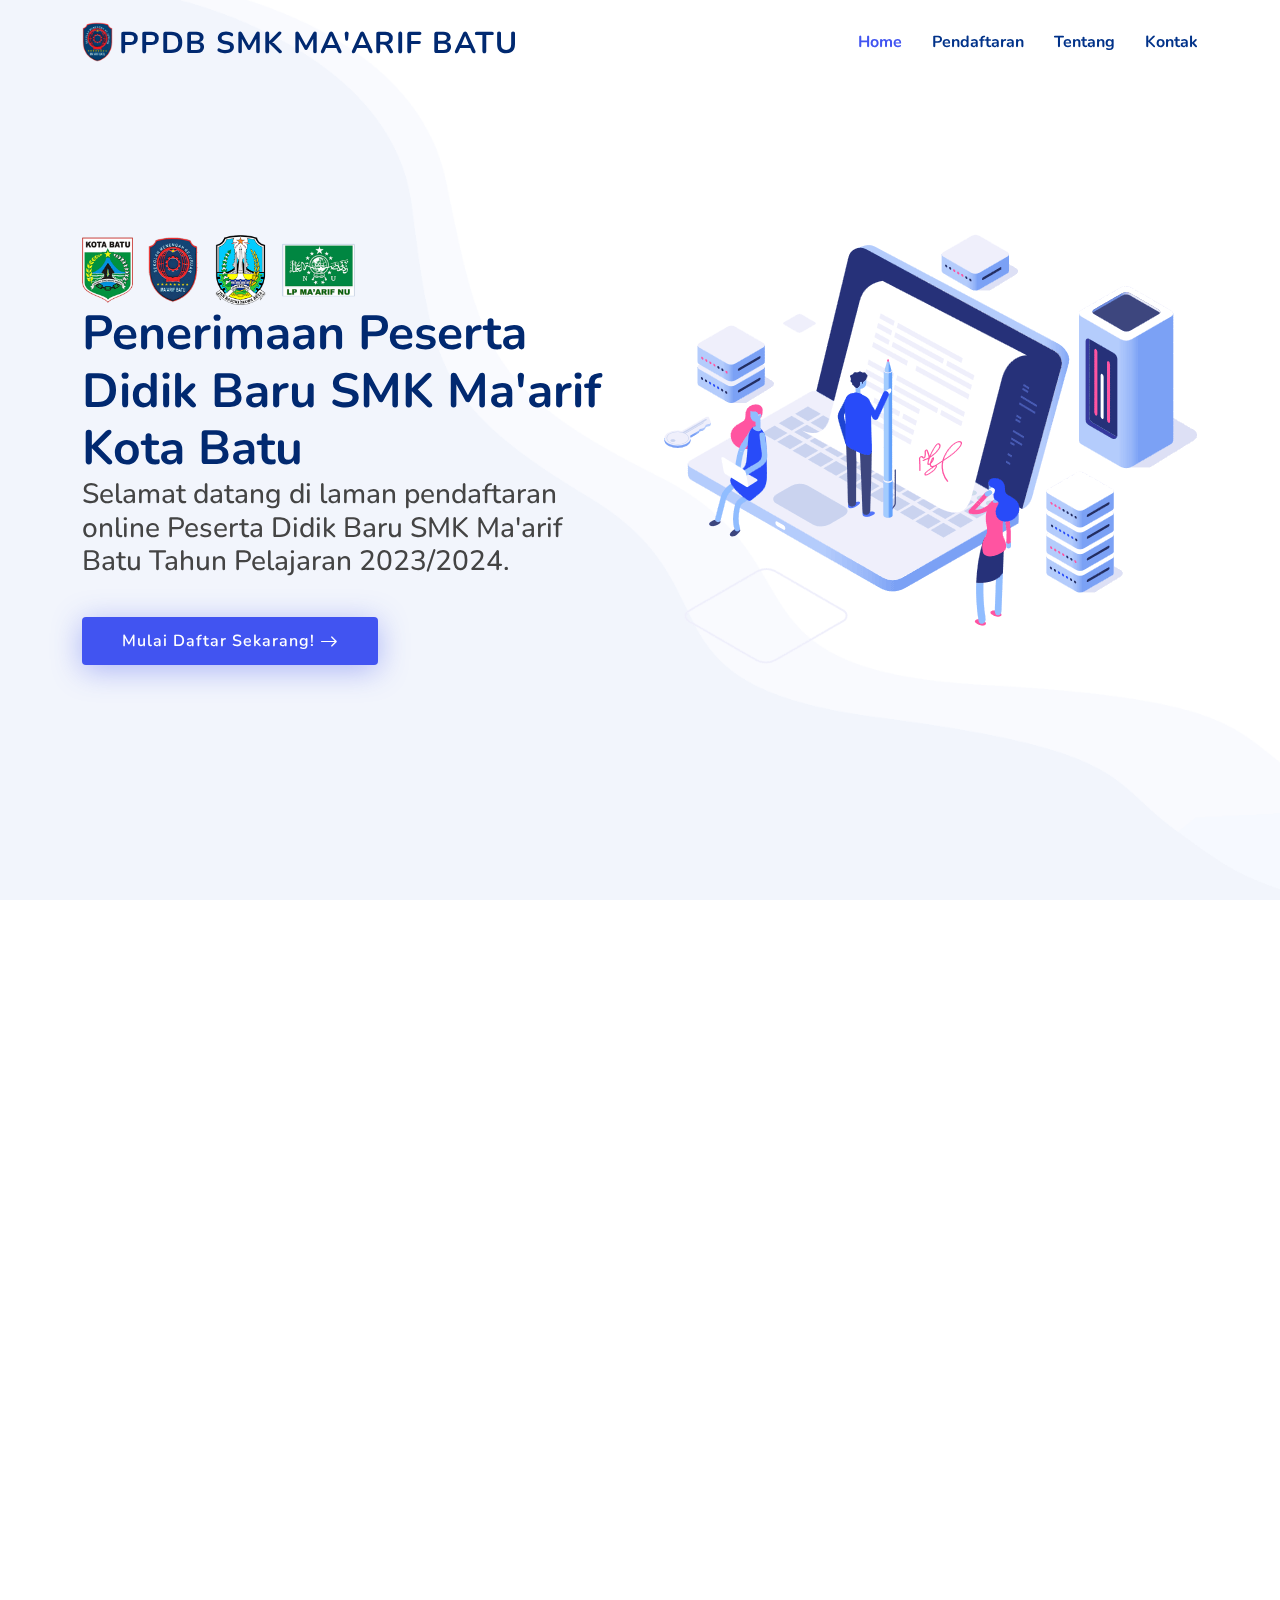
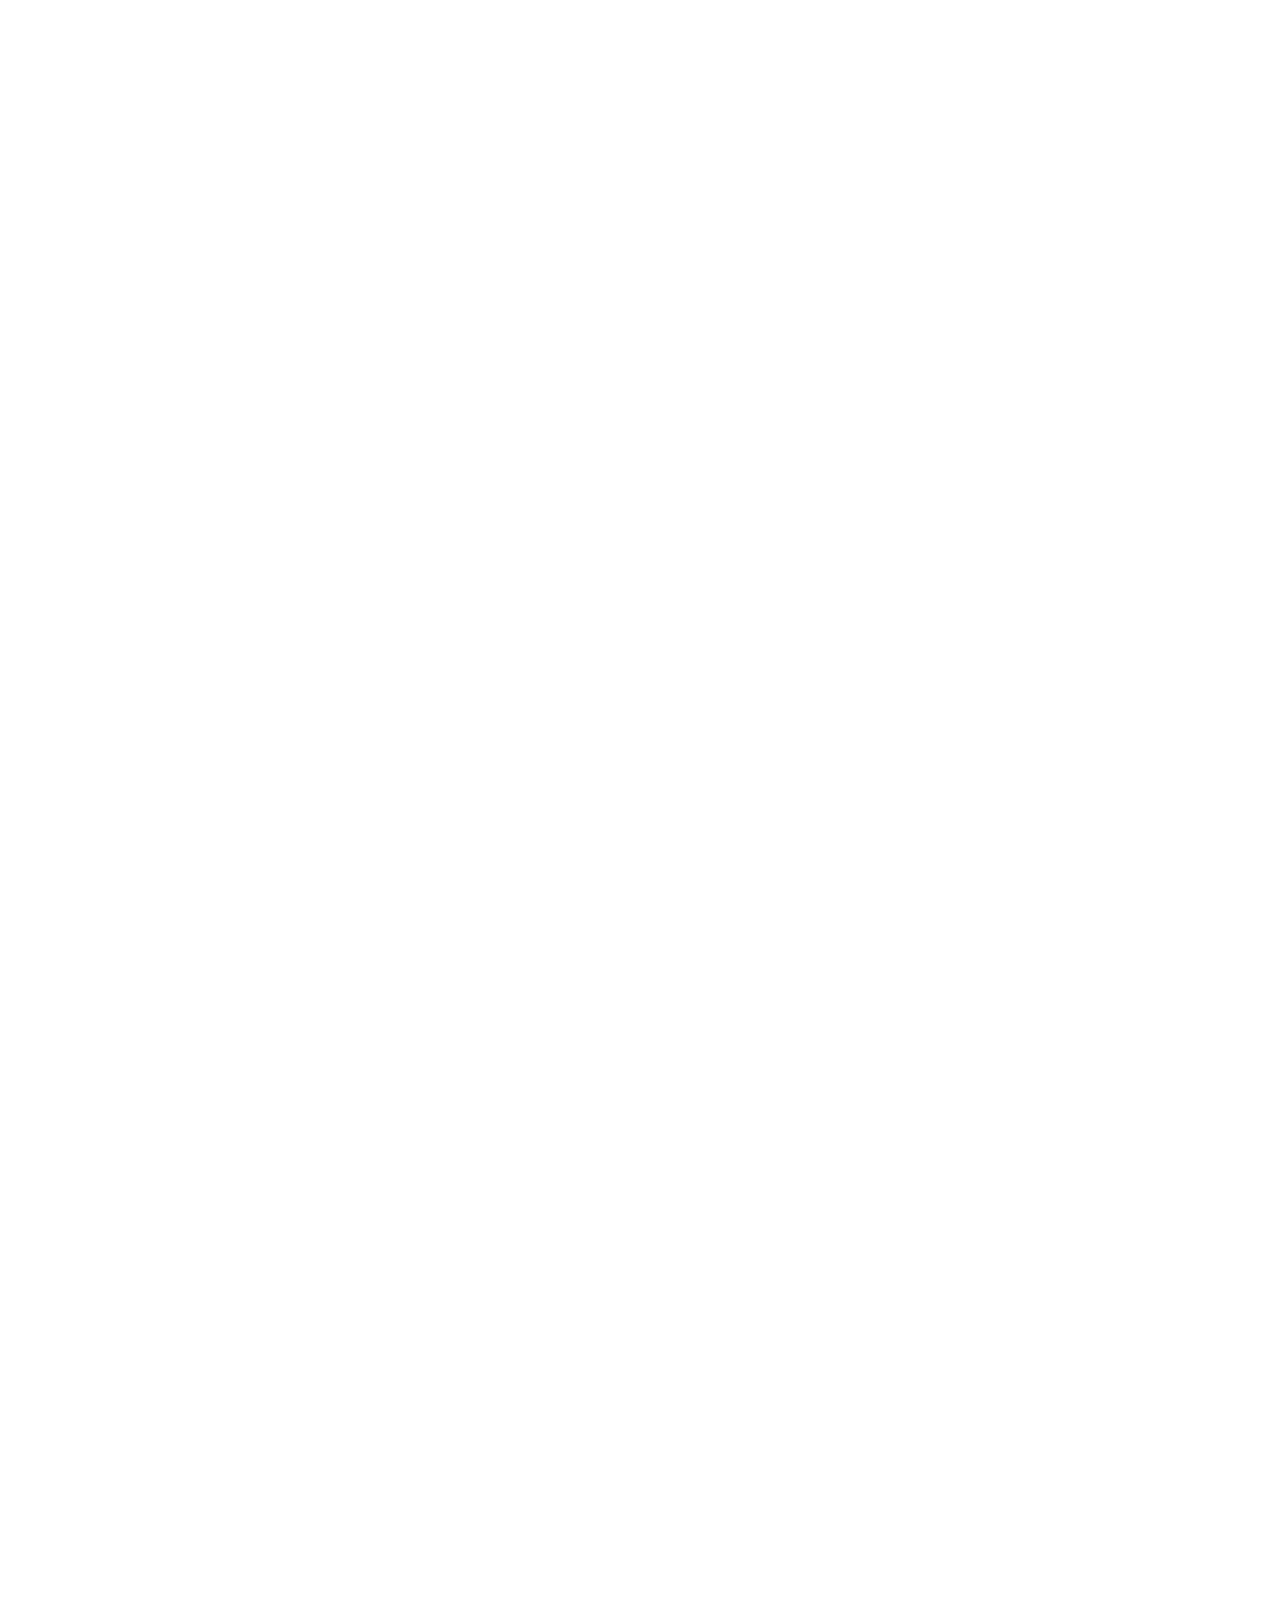
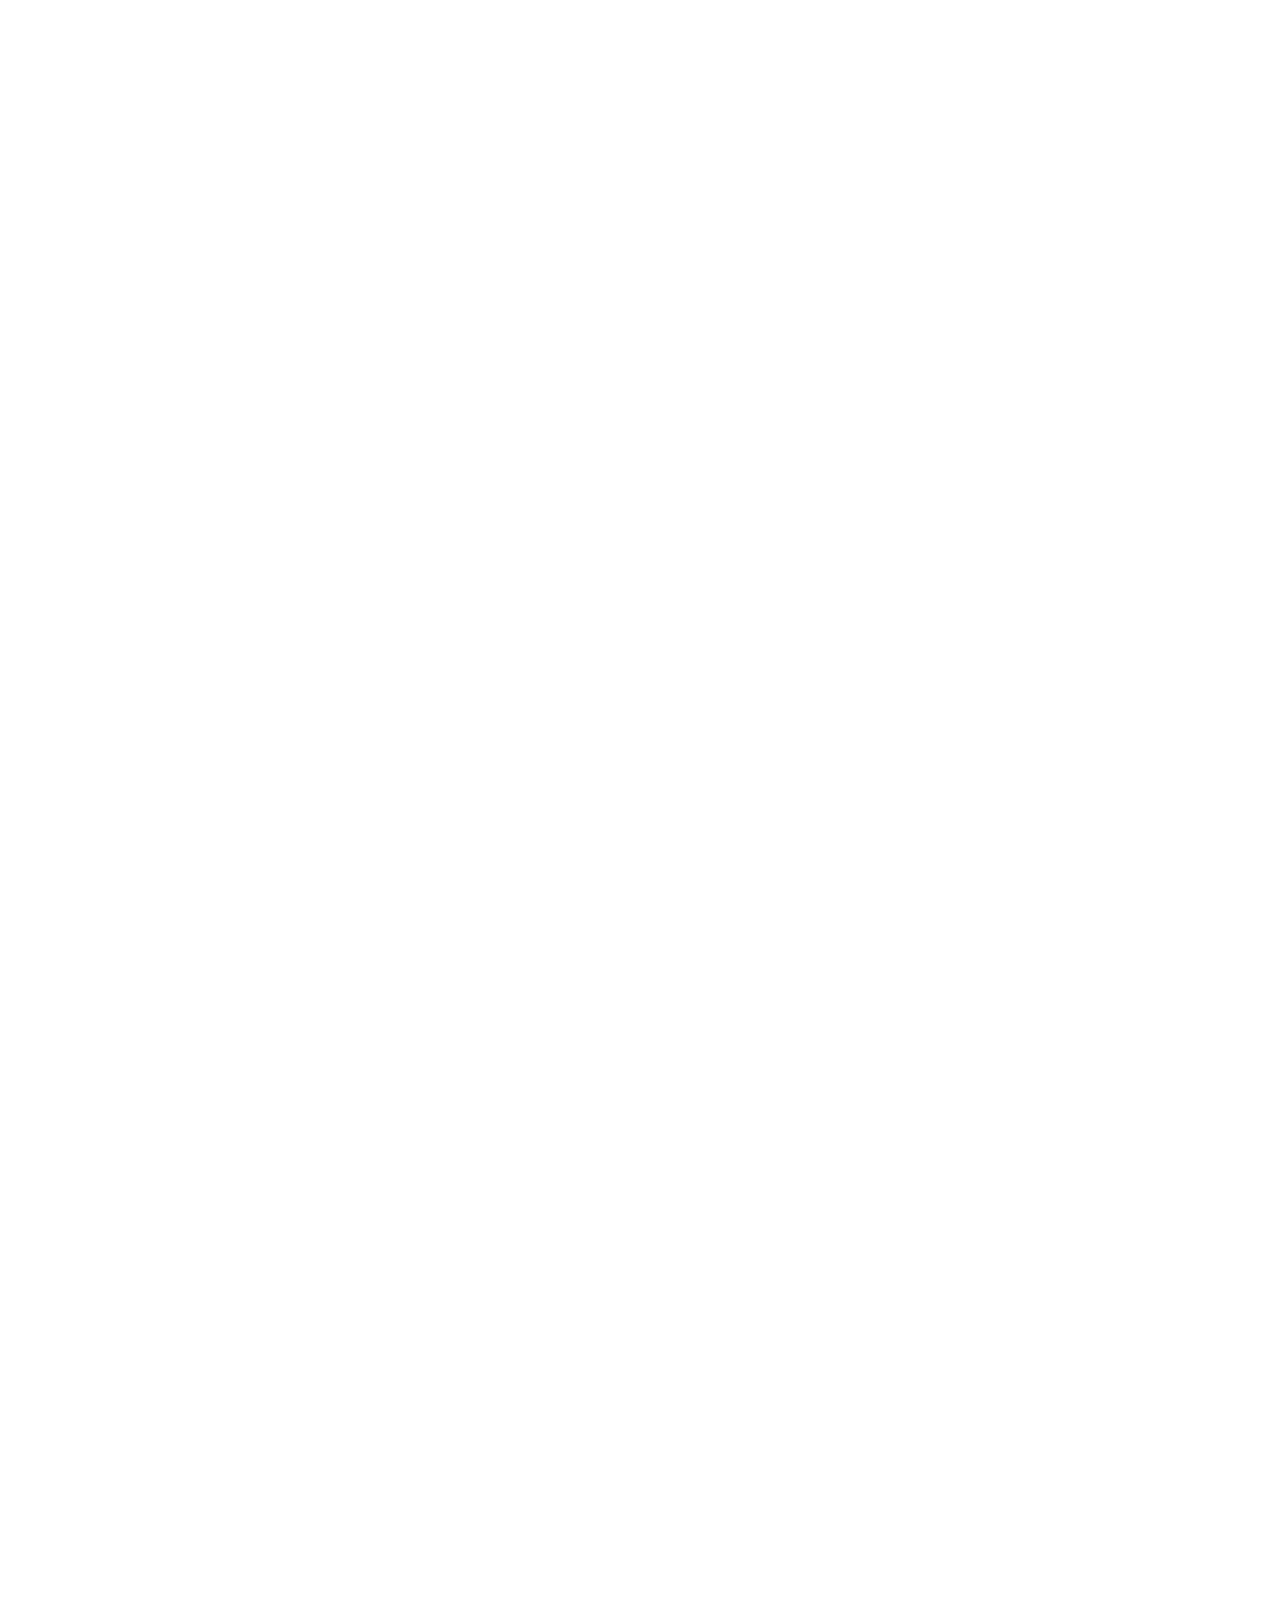
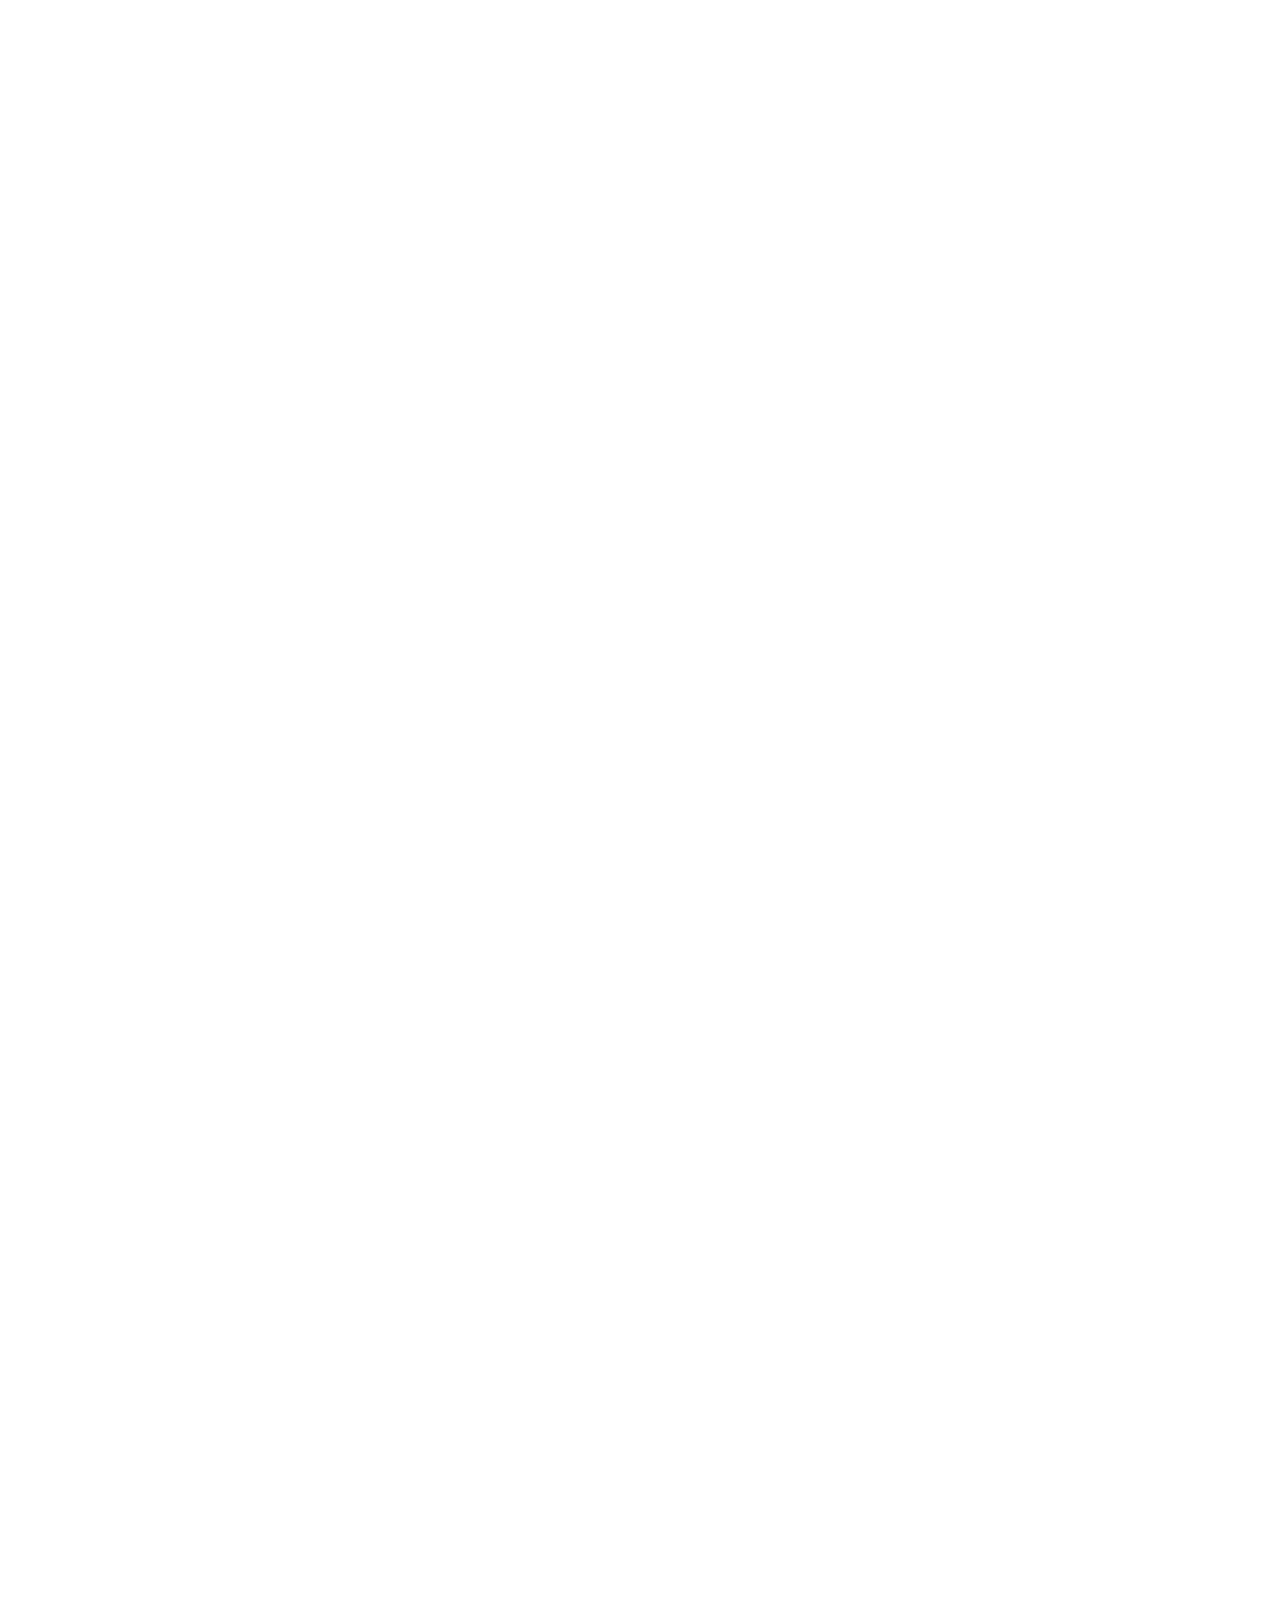
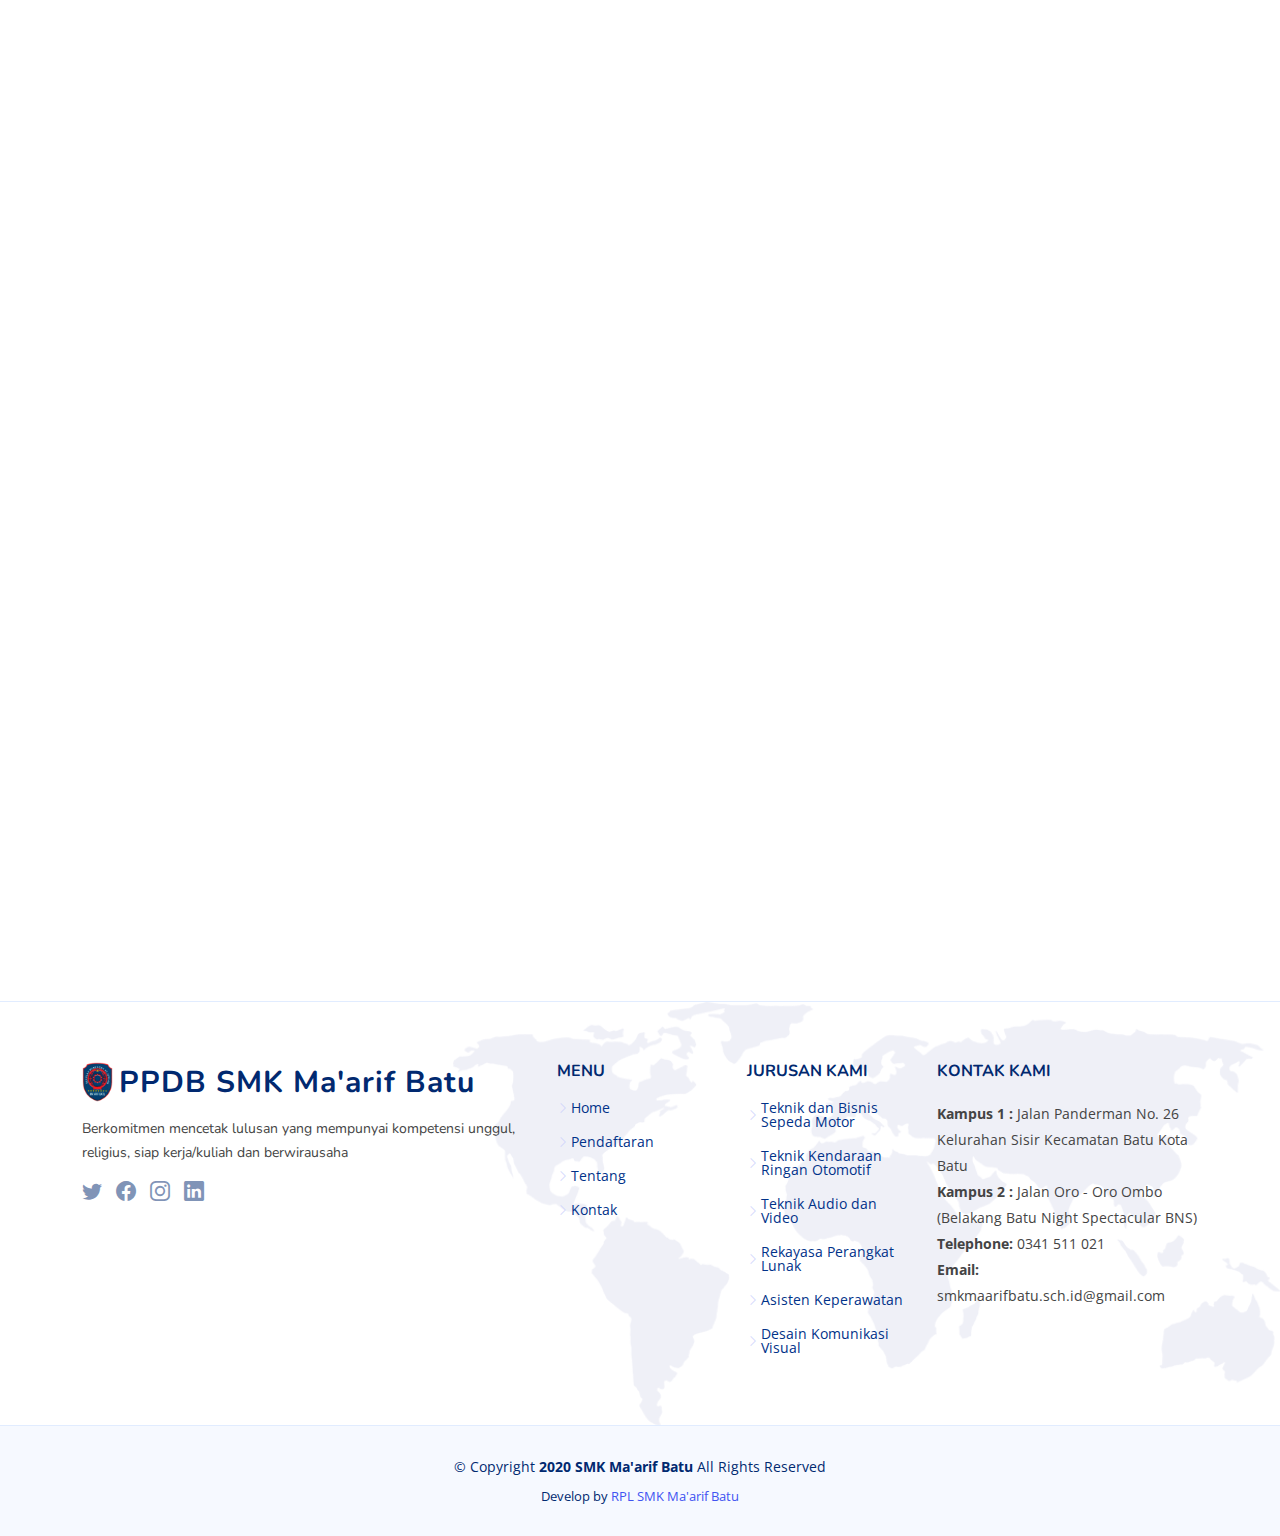
==== index.html @ 577cb5b3 "index_frontend" ====
<!DOCTYPE html>
<html lang="en">

<head>
  <meta charset="utf-8">
  <meta content="width=device-width, initial-scale=1.0" name="viewport">

  <title>PPDB SMK MA'ARIF BATU</title>
  <meta content="" name="description">

  <meta content="" name="keywords">

  <!-- Logo SMK -->
  <link href="assets/img/Favicon.png" rel="icon">
  <link href="assets/img/Favicon.png" rel="apple-touch-icon">

  <!-- Google Fonts -->
  <link href="https://fonts.googleapis.com/css?family=Open+Sans:300,300i,400,400i,600,600i,700,700i|Nunito:300,300i,400,400i,600,600i,700,700i|Poppins:300,300i,400,400i,500,500i,600,600i,700,700i" rel="stylesheet">

  <!-- Vendor CSS Files -->
  <link href="assets/vendor/aos/aos.css" rel="stylesheet">
  <link href="assets/vendor/bootstrap/css/bootstrap.min.css" rel="stylesheet">
  <link href="assets/vendor/bootstrap-icons/bootstrap-icons.css" rel="stylesheet">
  <link href="assets/vendor/glightbox/css/glightbox.min.css" rel="stylesheet">
  <link href="assets/vendor/remixicon/remixicon.css" rel="stylesheet">
  <link href="assets/vendor/swiper/swiper-bundle.min.css" rel="stylesheet">

  <!-- Template Main CSS File -->
  <link href="assets/css/style.css" rel="stylesheet">

</head>

<body>

  <!-- ======= Header ======= -->
  <header id="header" class="header fixed-top">
    <div class="container-fluid container-xl d-flex align-items-center justify-content-between">

      <a href="index.html" class="logo d-flex align-items-center">
        <img src="assets/img/logo-smk.png" alt="">
        <span>PPDB SMK MA'ARIF BATU</span>
      </a>

      <nav id="navbar" class="navbar">
        <ul>
          <li><a class="nav-link scrollto active" href="#hero">Home</a></li>
          <li><a class="nav-link scrollto" href="#services">Pendaftaran</a></li>
          <li><a class="nav-link scrollto" href="#features">Tentang</a></li>
          <li><a class="nav-link scrollto" href="#contact">Kontak</a></li>
        </ul>
        <i class="bi bi-list mobile-nav-toggle"></i>
      </nav><!-- .navbar -->

    </div>
  </header><!-- End Header -->

  <!-- ======= Hero Section ======= -->
  <section id="hero" class="hero d-flex align-items-center">

    <div class="container">
      <div class="row">
        <div class="col-lg-6 d-flex flex-column justify-content-center">
          <img src="assets/img/logo-header.png" alt="" style="width: 50%;">
          <h1 data-aos="fade-up">Penerimaan Peserta Didik Baru SMK Ma'arif Kota Batu</h1>
          <h3 data-aos="fade-up" data-aos-delay="400">Selamat datang di laman pendaftaran online Peserta Didik Baru SMK Ma'arif Batu Tahun Pelajaran 2023/2024. 
          </h3>
          <div data-aos="fade-up" data-aos-delay="600">
            <div class="text-center text-lg-start">
              <a href="#services" class="btn-get-started scrollto d-inline-flex align-items-center justify-content-center align-self-center">
                <span>Mulai Daftar Sekarang!</span>
                <i class="bi bi-arrow-right"></i>
              </a>
            </div>
          </div>
        </div>
        <div class="col-lg-6 hero-img" data-aos="zoom-out" data-aos-delay="200">
          <img src="assets/img/hero-img.png" class="img-fluid" alt="">
        </div>
      </div>
    </div>

  </section><!-- End Hero -->

  <main id="main">

    <!-- ======= Main Section ======= -->
    <section id="about" class="about">

      <div class="container" data-aos="fade-up">
        <div class="row gx-0">

          <div class="col-lg-6 d-flex flex-column justify-content-center" data-aos="fade-up" data-aos-delay="200">
            <div class="content">
              <h3>Hai Calon Peserta Didik Baru :)</h3>
              <h2>Selamat datang di laman pendaftaran online Peserta Didik Baru SMK Ma'arif Batu Tahun Pelajaran 2023/2024.</h2>
              <p>
                Calon Peserta Didik Baru bisa mendaftar melalui laman ini atau langsung datang ke tempat pendaftaran di kantor Kampus 1 SMK Ma'arif Batu.
                Proses pendaftaran online maupun offline (datang ke tempat lokasi) tetap akan terekam dalam sistem PPDB pada laman ini.
              </p>
              <div class="text-center text-lg-start">
                <a href="https://smkmaarifbatu.sch.id/" target="_blank" class="btn-read-more d-inline-flex align-items-center justify-content-center align-self-center">
                  <span>Kunjungi Laman Resmi Kami!</span>
                  <i class="bi bi-arrow-right"></i>
                </a>
              </div>
            </div>
          </div>

          <div class="col-lg-6 d-flex align-items-center" data-aos="zoom-out" data-aos-delay="200">
            <img src="assets/img/Background-SMKMABA-2022.jpg" class="img-fluid" alt="">
          </div>

        </div>
      </div>

    </section><!-- End About Section -->

    <!-- ======= Pendaftaran Section ======= -->
    <section id="services" class="services">

      <div class="container" data-aos="fade-up">

        <header class="section-header">
          <h2>Pendaftaran</h2>
          <p>Alur Proses Pendaftaran Online Peserta Didik Baru SMK Ma'arif Batu Tahun Pelajaran 2023/2024</p>
        </header>
        <!-- services box color : blue, orange, greeen, red(e9222c), purple(b50edf), pink -->
        <div class="row gy-4">

          <div class="col-lg" data-aos="fade-up" data-aos-delay="200">
            <div class="service-box blue">
              <i class="icon">1</i>
              <h3>Pendaftaran Online</h3>
              <p>Pendaftaran online calon Peserta Didik baru SMK Ma'arif Batu Tahun Pelajaran 2022/2023.</p>
              <a href="pendaftaran.html" class="btn btn-custom" style="background: #2db6fa; color: aliceblue;"><span>Daftar Sekarang!</span> <i class="bi bi-arrow-right"></i></a>
            </div>
          </div>

          <div class="col-lg" data-aos="fade-up" data-aos-delay="300">
            <div class="service-box orange">
              <i class="icon">2</i>
              <h3>Cetak Bukti Pendaftaran</h3>
              <p>Setelah proses pendaftaran online/offline selesai, calon Peserta Didik baru diwajibkan mencetak Bukti Pendaftaran.</p>
              <a href="cek-bukti.html" class="btn btn-custom" style="background: #f68c09; color: aliceblue;"><span>Cetak Bukti Pendaftaran</span> <i class="bi bi-arrow-right"></i></a>
            </div>
          </div>

          <div class="col-lg" data-aos="fade-up" data-aos-delay="400">
            <div class="service-box green">
              <i class="icon">3</i>
              <h3>Verifikasi Berkas Pendaftaran</h3>
              <p>Berkas pendaftaran calon Peserta Didik baru akan dilakukan proses verifikasi oleh admin dan panitia PPDB.</p>
              <a href="verifikasi.html" class="btn btn-custom" style="background: #08da4e; color: aliceblue;"><span>Hasil Verifikasi Berkas</span> <i class="bi bi-arrow-right"></i></a>
            </div>
          </div>

          <div class="col-lg" data-aos="fade-up" data-aos-delay="500">
            <div class="service-box pink">
              <i class="icon">4</i>
              <h3>Hasil Akhir</h3>
              <p>Calon Peserta Didik baru yang telah selesai verifikasi berkas akan dinyatakan diterima di hasil akhir PPDB.</p>
              <a href="hasil.html" class="btn btn-custom" style="background: #f51f9c; color: aliceblue;"><span>Lihat Hasil Akhir</span> <i class="bi bi-arrow-right"></i></a>
            </div>
          </div>

        </div>

      </div>

    </section><!-- End Services Section -->

    <!-- ======= Features Section ======= -->
    <section id="features" class="features">

      <div class="container" data-aos="fade-up">

        <header class="section-header">
          <h2>Tentang PPDB SMK Ma'arif Batu</h2>
          <p>SMK Ma'arif Batu berkomitmen mencetak lulusan yang mempunyai kompetensi :</p>
        </header>

        <div class="row">

          <div class="col-lg-6">
            <img src="assets/img/features.png" class="img-fluid" alt="">
          </div>

          <div class="col-lg-6 mt-5 mt-lg-0 d-flex">
            <div class="row align-self-center gy-4">
          
              <div class="col-md-6" data-aos="zoom-out" data-aos-delay="200">
                <div class="feature-box d-flex align-items-center">
                  <i class="bi bi-check"></i>
                  <h3>Profesional</h3>
                </div>
              </div>

              <div class="col-md-6" data-aos="zoom-out" data-aos-delay="300">
                <div class="feature-box d-flex align-items-center">
                  <i class="bi bi-check"></i>
                  <h3>Berkarakter</h3>
                </div>
              </div>

              <div class="col-md-6" data-aos="zoom-out" data-aos-delay="400">
                <div class="feature-box d-flex align-items-center">
                  <i class="bi bi-check"></i>
                  <h3>Berdaya Saing</h3>
                </div>
              </div>

              <div class="col-md-6" data-aos="zoom-out" data-aos-delay="500">
                <div class="feature-box d-flex align-items-center">
                  <i class="bi bi-check"></i>
                  <h3>Religius</h3>
                </div>
              </div>

              <div class="col-md-6" data-aos="zoom-out" data-aos-delay="600">
                <div class="feature-box d-flex align-items-center">
                  <i class="bi bi-check"></i>
                  <h3>Siap Kerja</h3>
                </div>
              </div>

              <div class="col-md-6" data-aos="zoom-out" data-aos-delay="700">
                <div class="feature-box d-flex align-items-center">
                  <i class="bi bi-check"></i>
                  <h3>Berwirausaha</h3>
                </div>
              </div>

            </div>
          </div>

        </div> <!-- / row -->

        <!-- Feature Tabs -->
        <div class="row feture-tabs" data-aos="fade-up">
          <div class="col-lg-6">
            <h3>SMK Ma'arif Batu</h3>

            <!-- Tabs -->
            <ul class="nav nav-pills mb-3">
              <li>
                <a class="nav-link active" data-bs-toggle="pill" href="#tab1">PENGERTIAN</a>
              </li>
              <li>
                <a class="nav-link" data-bs-toggle="pill" href="#tab2">VISI</a>
              </li>
              <li>
                <a class="nav-link" data-bs-toggle="pill" href="#tab3">MISI</a>
              </li>
              <li>
                <a class="nav-link" data-bs-toggle="pill" href="#tab4">TUJUAN</a>
              </li>
            </ul><!-- End Tabs -->

            <!-- Tab Content -->
            <div class="tab-content">

              <div class="tab-pane fade show active" id="tab1">
                <p>Salah satu sekolah menengah kejuruan (SMK) di Kota Batu. Adapun pelajaran yang diberikan disesuaikan dengan jurusan SMK yang diambil. Ada juga kegiatan-kegiatan ekstrakulikuler sekolah seperti karate, basket, futsal, grup belajar dan lainnya.</p>
                <p>SMK Ma'arif Batu memiliki staf pengajar guru yang kompeten pada bidang pelajarannya sehingga berkualitas dan menjadi salah satu SMK terbaik di Kota Batu. Tersedia juga berbagai fasilitas SMK seperti ruang kelas yang nyaman, laboratorium praktikum, perpustakaan, olahraga, kantin dan lainnya.</p>
                <p>Segera kunjungi SMK terdekat ini untuk info pendaftaran siswa-siswi baru, biaya pendaftaran, info jurusan-jurusan yang ada di SMK Ma'arif Batu, info biaya SPP, info kurikulum, info pindah sekolah dari dan ke SMK Ma'arif Batu, info SMK di Kota Batu, nomor NPSN dan lainnya. Anda juga bisa menghubungi kontak atau mengakses website sekolah jika tersedia.</p>
              </div><!-- End Tab 1 Content -->

              <div class="tab-pane fade show" id="tab2">
                <p>Visi SMK Ma’arif Batu adalah :</p>
                <div class="d-flex align-items-center mb-2">
                  <i class="bi bi-check2"></i>
                  <h4>Menjadi Sekolah Menengah Kejuruan yang unggul berbasis teknologi dan kesehatan yang professional, berkarakter dan berdaya saing.</h4>
                </div>
              </div>
              <!-- End Tab 2 Content -->

              <div class="tab-pane fade show" id="tab3">
                <p>Dalam rangka mewujudkan visi SMK Ma’arif Batu , maka disusunlah misi sebagai berikut :</p>
                <div class="d-flex align-items-center mb-2">
                  <i class="bi bi-check2"></i>
                  <h4>Mengembangkan Iklim belajar yang profesional melalui pembiasaan dan pembudayaan disiplin dalam pembelajaran.</h4>
                </div>
                <div class="d-flex align-items-center mb-2">
                  <i class="bi bi-check2"></i>
                  <h4>Mengembangkan pendidikan dan Pelatihan yang berwawasan mutu dan profesional berorientasi masa depan dengan memanfaatkan IT sebagai media dalam proses pembelajaran.</h4>
                </div>
                <div class="d-flex align-items-center mb-2">
                  <i class="bi bi-check2"></i>
                  <h4>Meningkatkan keunggulan inovasi pembelajaran guru dengan perintisan Community Web Distance Learning (Pusat Kegiatan Peserta Didik).</h4>
                </div>
                <div class="d-flex align-items-center mb-2">
                  <i class="bi bi-check2"></i>
                  <h4>Mengembangkan sistem pendidikan dan pelatihan yang efektif, dan berwawasan global melalui dual sistem dengan DU/DI relevan.</h4>
                </div>
                <div class="d-flex align-items-center mb-2">
                  <i class="bi bi-check2"></i>
                  <h4>Mengembangkan sistem pendidikan dan pelatihan perancangan Teknologi Informasi, Teknologi Tepat Guna dan Kewirausahaan yang efektif dan berwawasan global melalui pendirian Pusat Perbengkelan Teknologi pada Bengkel Unit Produksi dan Jasa Sekolah.</h4>
                </div>
                <div class="d-flex align-items-center mb-2">
                  <i class="bi bi-check2"></i>
                  <h4>Meningkatkan ketaatan beragama dan beribadah warga sekolah dengan pembiasaan sholat Jum’at bersama dan melalui Kegiatan Baca Tulis AI-Qur’an.</h4>
                </div>
                <div class="d-flex align-items-center mb-2">
                  <i class="bi bi-check2"></i>
                  <h4>Menyiapkan tamatan agar memiliki pengetahuan dan keterampilan yang sesuai profesionalismenya dengan melakukan Uji Kompetensi dan sertifikasi dengan DU/DI relevan standar nasional, regional dan Internasional.</h4>
                </div>
              </div>
              <!-- End Tab 3 Content -->

              <div class="tab-pane fade show" id="tab4">
                <p>SMK Ma’arif Batu  menetapkan tujuan sebagai berikut :</p>
                <div class="d-flex align-items-center mb-2">
                  <i class="bi bi-check2"></i>
                  <h4>Mempertahankan Prosentase Kelulusan.</h4>
                </div>
                <div class="d-flex align-items-center mb-2">
                  <i class="bi bi-check2"></i>
                  <h4>Mempersiapkan peserta didik agar menjadi manusia produktif, mampu bekerja mandiri, sesuai dengan kompetensi keahliaannya.</h4>
                </div>
                <div class="d-flex align-items-center mb-2">
                  <i class="bi bi-check2"></i>
                  <h4>Meningkatnya penggunaan IT sebagai media dalam proses inovasi pembelajaran guru dan siswa di sekolah. </h4>
                </div>
                <div class="d-flex align-items-center mb-2">
                  <i class="bi bi-check2"></i>
                  <h4>Meningkatnya keunggulan inovasi pembelajaran guru dengan perintisan Community web Distance Learning (Pusat Kegiatan Peserta didik). </h4>
                </div>
                <div class="d-flex align-items-center mb-2">
                  <i class="bi bi-check2"></i>
                  <h4>Meningkatkan Kerjasama (MOU) baik di bidang pendidikan dan pelatihan, sertifikasi maupun penyerapan tenaga kerja dengan DU/DI Relevan.</h4>
                </div>
                <div class="d-flex align-items-center mb-2">
                  <i class="bi bi-check2"></i>
                  <h4>Mengurangi jumlah siswa yang tidak aktif, malas dan mengalami kesulitan belajar di sekolah. </h4>
                </div>
                <div class="d-flex align-items-center mb-2">
                  <i class="bi bi-check2"></i>
                  <h4>Meningkatnya jumlah keterserapan tenaga kerja (alumni SMK Ma’arif) pada DU/DI berskala nasional, regional dan Internasional.</h4>
                </div>
                <div class="d-flex align-items-center mb-2">
                  <i class="bi bi-check2"></i>
                  <h4>Meningkatnya Pengembangkan Perancangan Teknologi Informasi, Teknologi pasca panen, Teknologi Tepat Guna dan kewirausahaan pada Pusat Perbengkelan Teknologi dari 5 Negara menjadi 10 Negara pada tahun 2014.</h4>
                </div>
              </div>
              <!-- End Tab 4 Content -->

            </div>

          </div>

          <div class="col-lg-6">
            <img src="assets/img/features-2.png" class="img-fluid" alt="">
          </div>

        </div><!-- End Feature Tabs -->

        <!-- Feature Icons -->
        <div class="syarat" id="syarat">
          <div class="row feature-icons" data-aos="fade-up" >
            <h3>Syarat Pendaftaran PPDB SMK Ma'arif Batu Tahun Ajaran 2023/2024</h3>

            <div class="row">

              <div class="col-xl-4 text-center" data-aos="fade-right" data-aos-delay="100">
                <img src="assets/img/values-3.png" class="img-fluid p-4" alt="">
              </div>

              <div class="col-xl-8 d-flex content">
                <div class="row align-self-center gy-4">

                  <div class="col-md-6 icon-box" data-aos="fade-up">
                    <i class="ri-stack-line"></i>
                    <div>
                      <h4>Mengisi Formulir Pendaftaran</h4>
                      <p>Baik secara online maupun offline</p>
                    </div>
                  </div>

                  <div class="col-md-6 icon-box" data-aos="fade-up" data-aos-delay="100">
                    <i class="ri-stack-line"></i>
                    <div>
                      <h4>Melampirkan Surat Keterangan Lulus</h4>
                      <p>Jika belum terbit, bisa menyusul</p>
                    </div>
                  </div>

                  <div class="col-md-6 icon-box" data-aos="fade-up" data-aos-delay="200">
                    <i class="ri-stack-line"></i>
                    <div>
                      <h4>Melampirkan Akta Kelahiran</h4>
                      <p>Fotocopy akta kelahiran</p>
                    </div>
                  </div>

                  <div class="col-md-6 icon-box" data-aos="fade-up" data-aos-delay="300">
                    <i class="ri-stack-line"></i>
                    <div>
                      <h4>Melampirkan Kartu Keluarga</h4>
                      <p>Fotocopy kartu keluarga terbaru</p>
                    </div>
                  </div>

                  <div class="col-md-6 icon-box" data-aos="fade-up" data-aos-delay="400">
                    <i class="ri-stack-line"></i>
                    <div>
                      <h4>Mengikuti Tes dan Wawancara</h4>
                      <p>Sesuai jadwal pendaftaran</p>
                    </div>
                  </div>

                  <div class="col-md-6 icon-box" data-aos="fade-up" data-aos-delay="500">
                    <i class="ri-stack-line"></i>
                    <div>
                      <h4>Melakukan Proses Daftar Ulang</h4>
                      <p>Sesuai jadwal pendaftaran</p>
                    </div>
                  </div>

                </div>
              </div>

            </div>

          </div><!-- End Feature Icons -->
        </div>
      </div>

    </section><!-- End Features Section -->

    <!-- ======= Values Section ======= -->
    <section id="values" class="values">

      <div class="container" data-aos="fade-up">

        <header class="section-header">
          <h2>Jadwal Pendaftaran</h2>
          <p>Berikut merupakan Jadwal Pendaftaran PPDB SMK Ma'arif Batu</p>
        </header>

        <div class="row">

          <div class="col-lg" data-aos="fade-up" data-aos-delay="200">
            <div class="box">
              <h3>Jalur Inden</h3>
              <p>10 January 2023 - 14 Februari 2023</p>
            </div>
          </div>

          <div class="col-lg mt-4 mt-lg-0" data-aos="fade-up" data-aos-delay="400">
            <div class="box">
              <h3>Jalur Reguler</h3>
              <p>15 Februari 2023 - 4 Juli 2023</p>
            </div>
          </div>

          <div class="col-lg mt-4 mt-lg-0" data-aos="fade-up" data-aos-delay="600">
            <div class="box">
              <h3>Tes dan Wawancara</h3>
              <p>4 Juli 2023 - 5 Juli 2023</p>
            </div>
          </div>

          <div class="col-lg mt-4 mt-lg-0" data-aos="fade-up" data-aos-delay="600">
            <div class="box">
              <h3>Pengumuman</h3>
              <p>6 Juli 2023</p>
            </div>
          </div>

          <div class="col-lg mt-4 mt-lg-0" data-aos="fade-up" data-aos-delay="600">
            <div class="box">
              <h3>Daftar Ulang</h3>
              <p>8 Juli 2023</p>
            </div>
          </div>

        </div>

      </div>

    </section><!-- End Values Section -->

    <!-- ======= Recent Blog Posts Section ======= -->
    <section id="recent-blog-posts" class="recent-blog-posts">

      <div class="container" data-aos="fade-up">

        <header class="section-header">
          <h2>Semua kompetensi keahlian yang ada telah terakreditasi dari Badan Akreditasi Nasional (BAN)</h2>
          <p>
            Kompetensi Keahlian SMK Ma'arif Batu
          </p>
        </header>

        <div class="row">

          <div class="col-lg-4 mb-5">
            <div class="post-box">
              <div class="post-img"><img src="assets/img/blog/TBSM.png" class="img-fluid" alt="" style="width: 100%;"></div>
              <h3 class="post-title">Teknik dan Bisnis Sepeda Motor</h3>
              <p>Mempunyai laboratorium dengan ruangan yang luas dan peralatan lengkap serta bekerja sama dengan perusahaan terbesar di Indonesia yaitu HONDA</p>
            </div>
          </div>

          <div class="col-lg-4 mb-5 ">
            <div class="post-box">
              <div class="post-img"><img src="assets/img/blog/TKRO.png" class="img-fluid" alt="" style="width: 100%;"></div>
              <h3 class="post-title">Teknik Kendaraan Ringan Otomotif</h3>
              <p>Kompetensi keahlian ini dilengkapi dengan RPS (Ruang Praktek Siswa) yang berada di Kampus 2 SMK Ma'arif Batu dengan peralatan yang sangat lengkap</p>
            </div>
          </div>

          <div class="col-lg-4 mb-5">
            <div class="post-box">
              <div class="post-img"><img src="assets/img/blog/TAV.png" class="img-fluid" alt="" style="width: 100%;"></div>
              <h3 class="post-title">Teknik Audio dan Video</h3>
              <p>Mencetak lulusan yang handal dalam menciptakan alat bantu berbasis elektronik dengan teknologi IoT (Internet of Things), serta bekerja sama dengan perusahaan terbesar di Asia yaitu SAMSUNG</p>
            </div>
          </div>

          <div class="col-lg-4 mb-5">
            <div class="post-box">
              <div class="post-img"><img src="assets/img/blog/RPL.png" class="img-fluid" alt="" style="width: 100%;"></div>
              <h3 class="post-title">Rekayasa Perangkat Lunak</h3>
              <p>Menciptakan lulusan dalam rumpun keilmuan komputer yang berkualitas dengan kerjasama ORACLE ACADEMY untuk menghasilkan lulusan berkepribadian luhur serta memiliki jiwa kewirausahaan</p>
            </div>
          </div>

          <div class="col-lg-4 mb-5">
            <div class="post-box">
              <div class="post-img"><img src="assets/img/blog/AK.png" class="img-fluid" alt="" style="width: 100%;"></div>
              <h3 class="post-title">Asisten Keperawatan</h3>
              <p>Berkomitmen untuk meciptakan lulusan yang berkualitas, profesional dan berkompeten dalam bidang ilmu kesehatan yang didukung dengan kerjasama berbagai Rumah Sakit di Kota Batu</p>
            </div>
          </div>

          <div class="col-lg-4 mb-5">
            <div class="post-box">
              <div class="post-img"><img src="assets/img/blog/DKV.jpg" class="img-fluid" alt="" style="width: 100%;"></div>
              <h3 class="post-title">Desain Komunikasi Visual</h3>
              <p>SMK Ma'arif Batu telah membuka kompetensi keahlian baru yaitu Desain Komunikasi Visual (DKV), kompetensi ini berfokus dalam bidang Seni dan Industri Kreatif yang saat ini banyak dibutuhkan oleh Industri dan Instansi</p>
            </div>
          </div>

        </div>

      </div>

    </section><!-- End Recent Blog Posts Section -->
    
    <!-- ======= Clients Section ======= -->
    <section id="clients" class="clients">

      <div class="container" data-aos="fade-up">

        <header class="section-header">
          <h2>Kerja Sama Industri</h2>
          <p>Patner Kerja Sama Industri SMK Ma'arif Batu</p>
        </header>

        <div class="clients-slider swiper">
          <div class="swiper-wrapper align-items-center">
            <div class="swiper-slide"><img src="assets/img/clients/honda.jpg" class="img-fluid" alt=""></div>
            <div class="swiper-slide"><img src="assets/img/clients/mitsubishi.png" class="img-fluid" alt=""></div>
            <div class="swiper-slide"><img src="assets/img/clients/oracle.png" class="img-fluid" alt=""></div>
            <div class="swiper-slide"><img src="assets/img/clients/RS.png" class="img-fluid" alt=""></div>
            <div class="swiper-slide"><img src="assets/img/clients/Samsung.png" class="img-fluid" alt=""></div>
          </div>
          <div class="swiper-pagination"></div>
        </div>
      </div>

    </section><!-- End Clients Section -->

    <!-- ======= F.A.Q Section ======= -->
    <section id="faq" class="faq">

      <div class="container" data-aos="fade-up">

        <header class="section-header">
          <h2>F.A.Q</h2>
          <p>Frequently Asked Questions</p>
        </header>

        <div class="row">
          <div class="col-lg-6">
            <!-- F.A.Q List 1-->
            <div class="accordion accordion-flush" id="faqlist1">
              <div class="accordion-item">
                <h2 class="accordion-header">
                  <button class="accordion-button collapsed" type="button" data-bs-toggle="collapse" data-bs-target="#faq-content-1">
                    Apakah pendaftaran dapat dilakukan secara offline?
                  </button>
                </h2>
                <div id="faq-content-1" class="accordion-collapse collapse" data-bs-parent="#faqlist1">
                  <div class="accordion-body">
                    Untuk calon Peserta Didik Baru SMK Ma'arif Batu Tahun Pelajaran 2022/2023 bisa mendaftar melalui laman ini atau langsung datang ke tempat pendaftaran di kantor Gedung 1 SMK Ma'arif Batu, Jl. Panderman No. 26 Sisir Kota Batu.
                  </div>
                </div>
              </div>

              <div class="accordion-item">
                <h2 class="accordion-header">
                  <button class="accordion-button collapsed" type="button" data-bs-toggle="collapse" data-bs-target="#faq-content-2">
                    Bagaimana langkah-langkah untuk pendaftaran online pada laman ini?
                  </button>
                </h2>
                <div id="faq-content-2" class="accordion-collapse collapse" data-bs-parent="#faqlist1">
                  <div class="accordion-body">
                    Langkah-langkah pendaftaran dapat dilihat pada menu <a href="#services">Pendaftaran</a>. 
                  </div>
                </div>
              </div>

              <div class="accordion-item">
                <h2 class="accordion-header">
                  <button class="accordion-button collapsed" type="button" data-bs-toggle="collapse" data-bs-target="#faq-content-3">
                    Kapan Jadwal Pendaftaran PPDB SMK Ma'arif Batu?
                  </button>
                </h2>
                <div id="faq-content-3" class="accordion-collapse collapse" data-bs-parent="#faqlist1">
                  <div class="accordion-body">
                    Pendaftaran jalur reguler dimulai dari 15 Februari 2023 - 4 Juli 2023. Untuk informasi lebih lanjut dapat dilihat pada menu <a href="#values">Jadwal PPDB</a>. 
                  </div>
                </div>
              </div>

            </div>
          </div>

          <div class="col-lg-6">

            <!-- F.A.Q List 2-->
            <div class="accordion accordion-flush" id="faqlist2">

              <div class="accordion-item">
                <h2 class="accordion-header">
                  <button class="accordion-button collapsed" type="button" data-bs-toggle="collapse" data-bs-target="#faq2-content-1">
                    Persyaratan untuk Pendaftaran PPDB SMK Ma'arif Batu Tahun Ajaran 2023/2024?
                  </button>
                </h2>
                <div id="faq2-content-1" class="accordion-collapse collapse" data-bs-parent="#faqlist2">
                  <div class="accordion-body">
                    SMK Ma'arif Batu memiliki 6 persyaratan. Untuk persyaratan lebih lanjut dapat dilihat pada menu <a href="#syarat">Persyaratan</a>. 
                  </div>
                </div>
              </div>

              <div class="accordion-item">
                <h2 class="accordion-header">
                  <button class="accordion-button collapsed" type="button" data-bs-toggle="collapse" data-bs-target="#faq2-content-2">
                    Kompetensi Keahlian apa saja yang ada di SMK Ma'arif Batu?
                  </button>
                </h2>
                <div id="faq2-content-2" class="accordion-collapse collapse" data-bs-parent="#faqlist2">
                  <div class="accordion-body">
                    SMK Ma'arif Batu memiliki 6 kompetensi keahlian. Salah satunya, SMK Ma'arif Batu membuka program keahlian baru yakni Desain Komunikasi Visual (DKV) pada tahun ajaran 2022-2023. Untuk informasi lebih lanjut dapat dilihat pada menu <a href="#recent-blog-posts">Kompetensi Keahlian</a>. 
                  </div>
                </div>
              </div>

              <div class="accordion-item">
                <h2 class="accordion-header">
                  <button class="accordion-button collapsed" type="button" data-bs-toggle="collapse" data-bs-target="#faq2-content-3">
                    Untuk Informasi lebih detail dapat menghubungi siapa?
                  </button>
                </h2>
                <div id="faq2-content-3" class="accordion-collapse collapse" data-bs-parent="#faqlist2">
                  <div class="accordion-body">
                    Anda dapat menghubungi nomor Telephone kami yaitu 0341 511 021. Untuk informasi lebih lanjut dapat dilihat pada menu <a href="#contact">Kontak</a>. 
                  </div>
                </div>
              </div>

            </div>
          </div>

        </div>

      </div>

    </section><!-- End F.A.Q Section -->

    <!-- ======= Kontak Section ======= -->
    <section id="contact" class="contact">

      <div class="container" data-aos="fade-up">

        <header class="section-header">
          <h2>Kontak</h2>
          <p>Hubungi Kami</p>
        </header>

        <div class="row">
          <div class="col-lg-6">
            <div class="info-box mb-4">
              <i class="bx bx-map"></i>
              <h3>Alamat Kami</h3>
              <p>Jl. Panderman No.26 Kel, Sisir, Kec. Batu, Kota Batu, Jawa Timur 65314</p>
            </div>
          </div>

          <div class="col-lg-3 col-md-6">
            <div class="info-box  mb-4">
              <i class="bx bx-envelope"></i>
              <h3>Email Kami</h3>
              <p>smkmaarifbatu.sch.id@gmail.com</p>
            </div>
          </div>

          <div class="col-lg-3 col-md-6">
            <div class="info-box  mb-4">
              <i class="bx bx-phone-call"></i>
              <h3>Hubungi Kami</h3>
              <p>0341 511 021</p>
            </div>
          </div>

        </div>

        <div class="row">

          <div class="col-lg-6 ">
            <iframe class="mb-4 mb-lg-0" src="https://maps.google.com/maps?q=-7.8708413,112.528874&hl=id&z=16&amp;output=embed" frameborder="0" style="border:0; width: 100%; height: 384px;" allowfullscreen></iframe>
          </div>

          <div class="col-lg-6">
            <form action="forms/contact.php" method="post" role="form" class="php-email-form">
              <div class="row">
                <div class="col-md-6 form-group">
                  <input type="text" name="name" class="form-control" id="name" placeholder="Nama Lengkap Anda" required>
                </div>
                <div class="col-md-6 form-group mt-3 mt-md-0">
                  <input type="email" class="form-control" name="email" id="email" placeholder="Email Anda" required>
                </div>
              </div>
              <div class="form-group mt-3">
                <input type="text" class="form-control" name="subject" id="subject" placeholder="Subjek" required>
              </div>
              <div class="form-group mt-3">
                <textarea class="form-control" name="message" rows="5" placeholder="Pesan" required></textarea>
              </div>
              <div class="my-3">
                <div class="loading">Loading</div>
                <div class="error-message"></div>
                <div class="sent-message">Your message has been sent. Thank you!</div>
              </div>
              <div class="text-center"><button type="submit">Send Message</button></div>
            </form>
          </div>

        </div>

      </div>

    </section><!-- End Contact Section -->

  </main><!-- End #main -->

  <!-- ======= Footer ======= -->
  <footer id="footer" class="footer">

    <div class="footer-top">
      <div class="container">
        <div class="row gy-4">
          <div class="col-lg-5 col-md-12 footer-info">
            <a href="index.html" class="logo d-flex align-items-center">
              <img src="assets/img/logo-smk.png" alt="">
              <span>PPDB SMK Ma'arif Batu</span>
            </a>
            <p>Berkomitmen mencetak lulusan yang mempunyai kompetensi unggul, religius, siap kerja/kuliah dan berwirausaha</p>
            <div class="social-links mt-3">
              <a href="#" class="twitter"><i class="bi bi-twitter"></i></a>
              <a href="#" class="facebook"><i class="bi bi-facebook"></i></a>
              <a href="#" class="instagram"><i class="bi bi-instagram"></i></a>
              <a href="#" class="linkedin"><i class="bi bi-linkedin"></i></a>
            </div>
          </div>

          <div class="col-lg-2 col-6 footer-links">
            <h4>Menu</h4>
            <ul>
              <li><i class="bi bi-chevron-right"></i> <a href="#hero">Home</a></li>
              <li><i class="bi bi-chevron-right"></i> <a href="#services">Pendaftaran</a></li>
              <li><i class="bi bi-chevron-right"></i> <a href="#features">Tentang</a></li>
              <li><i class="bi bi-chevron-right"></i> <a href="#contact">Kontak</a></li>
            </ul>
          </div>

          <div class="col-lg-2 col-6 footer-links">
            <h4>Jurusan Kami</h4>
            <ul>
              <li><i class="bi bi-chevron-right"></i> <a href="#">Teknik dan Bisnis Sepeda Motor</a></li>
              <li><i class="bi bi-chevron-right"></i> <a href="#">Teknik Kendaraan Ringan Otomotif</a></li>
              <li><i class="bi bi-chevron-right"></i> <a href="#">Teknik Audio dan Video</a></li>
              <li><i class="bi bi-chevron-right"></i> <a href="#">Rekayasa Perangkat Lunak</a></li>
              <li><i class="bi bi-chevron-right"></i> <a href="#">Asisten Keperawatan</a></li>
              <li><i class="bi bi-chevron-right"></i> <a href="#">Desain Komunikasi Visual</a></li>
            </ul>
          </div>

          <div class="col-lg-3 col-md-12 footer-contact text-center text-md-start">
            <h4>Kontak Kami</h4>
            <p>
              <b>Kampus 1 :</b> 
              Jalan Panderman No. 26 Kelurahan Sisir Kecamatan Batu Kota Batu <br>
              <b>Kampus 2 :</b> 
              Jalan Oro - Oro Ombo (Belakang Batu Night Spectacular BNS) <br>
              <strong>Telephone:</strong> 0341 511 021<br>
              <strong>Email:</strong> smkmaarifbatu.sch.id@gmail.com<br>
            </p>

          </div>

        </div>
      </div>
    </div>

    <div class="container">
      <div class="copyright">
        &copy; Copyright <strong><span>2020 SMK Ma'arif Batu</span></strong> All Rights Reserved
      </div>
      <div class="credits">
        Develop by <a href="https://smkmaarifbatu.sch.id/">RPL SMK Ma'arif Batu</a>
      </div>
    </div>
  </footer><!-- End Footer -->

  <a href="#" class="back-to-top d-flex align-items-center justify-content-center"><i class="bi bi-arrow-up-short"></i></a>

  <!-- Vendor JS Files -->
  <script src="assets/vendor/purecounter/purecounter_vanilla.js"></script>
  <script src="assets/vendor/aos/aos.js"></script>
  <script src="assets/vendor/bootstrap/js/bootstrap.bundle.min.js"></script>
  <script src="assets/vendor/glightbox/js/glightbox.min.js"></script>
  <script src="assets/vendor/isotope-layout/isotope.pkgd.min.js"></script>
  <script src="assets/vendor/swiper/swiper-bundle.min.js"></script>
  <script src="assets/vendor/php-email-form/validate.js"></script>

  <!-- Template Main JS File -->
  <script src="assets/js/main.js"></script>

</body>

</html>
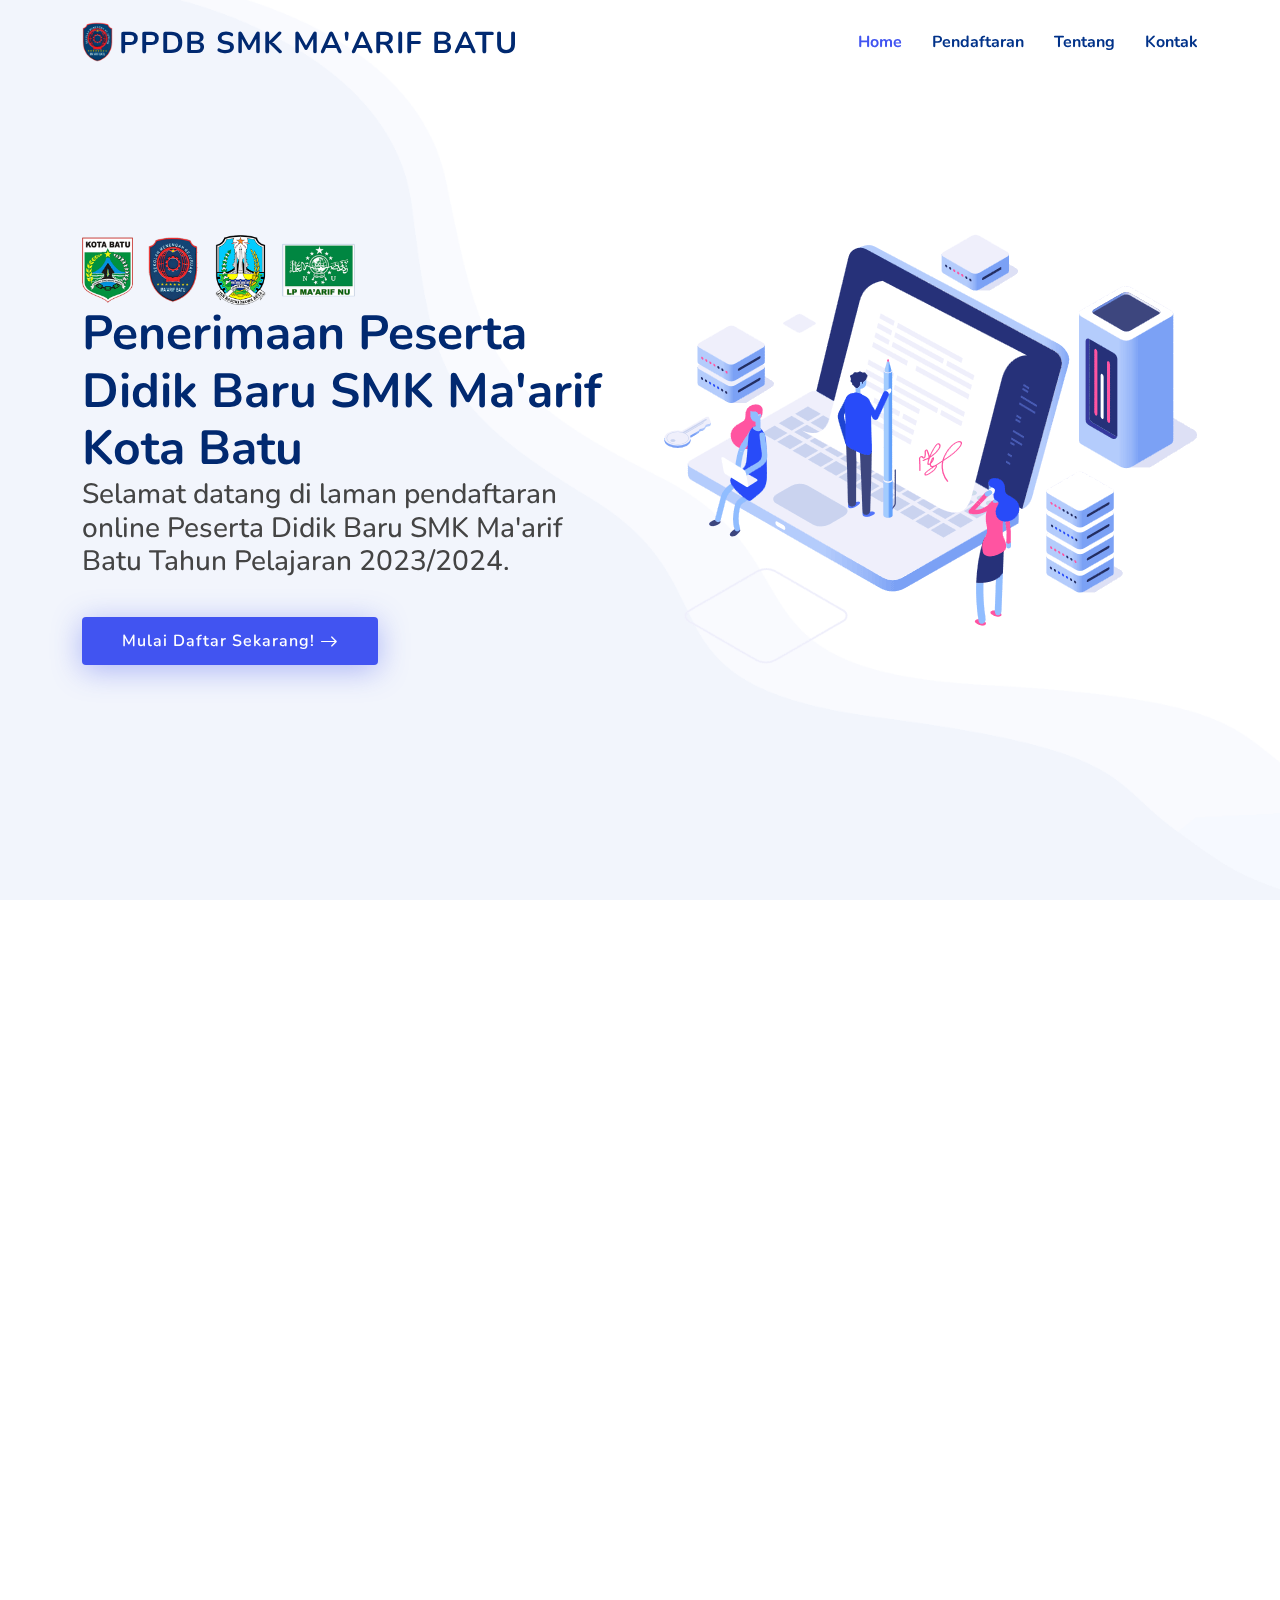
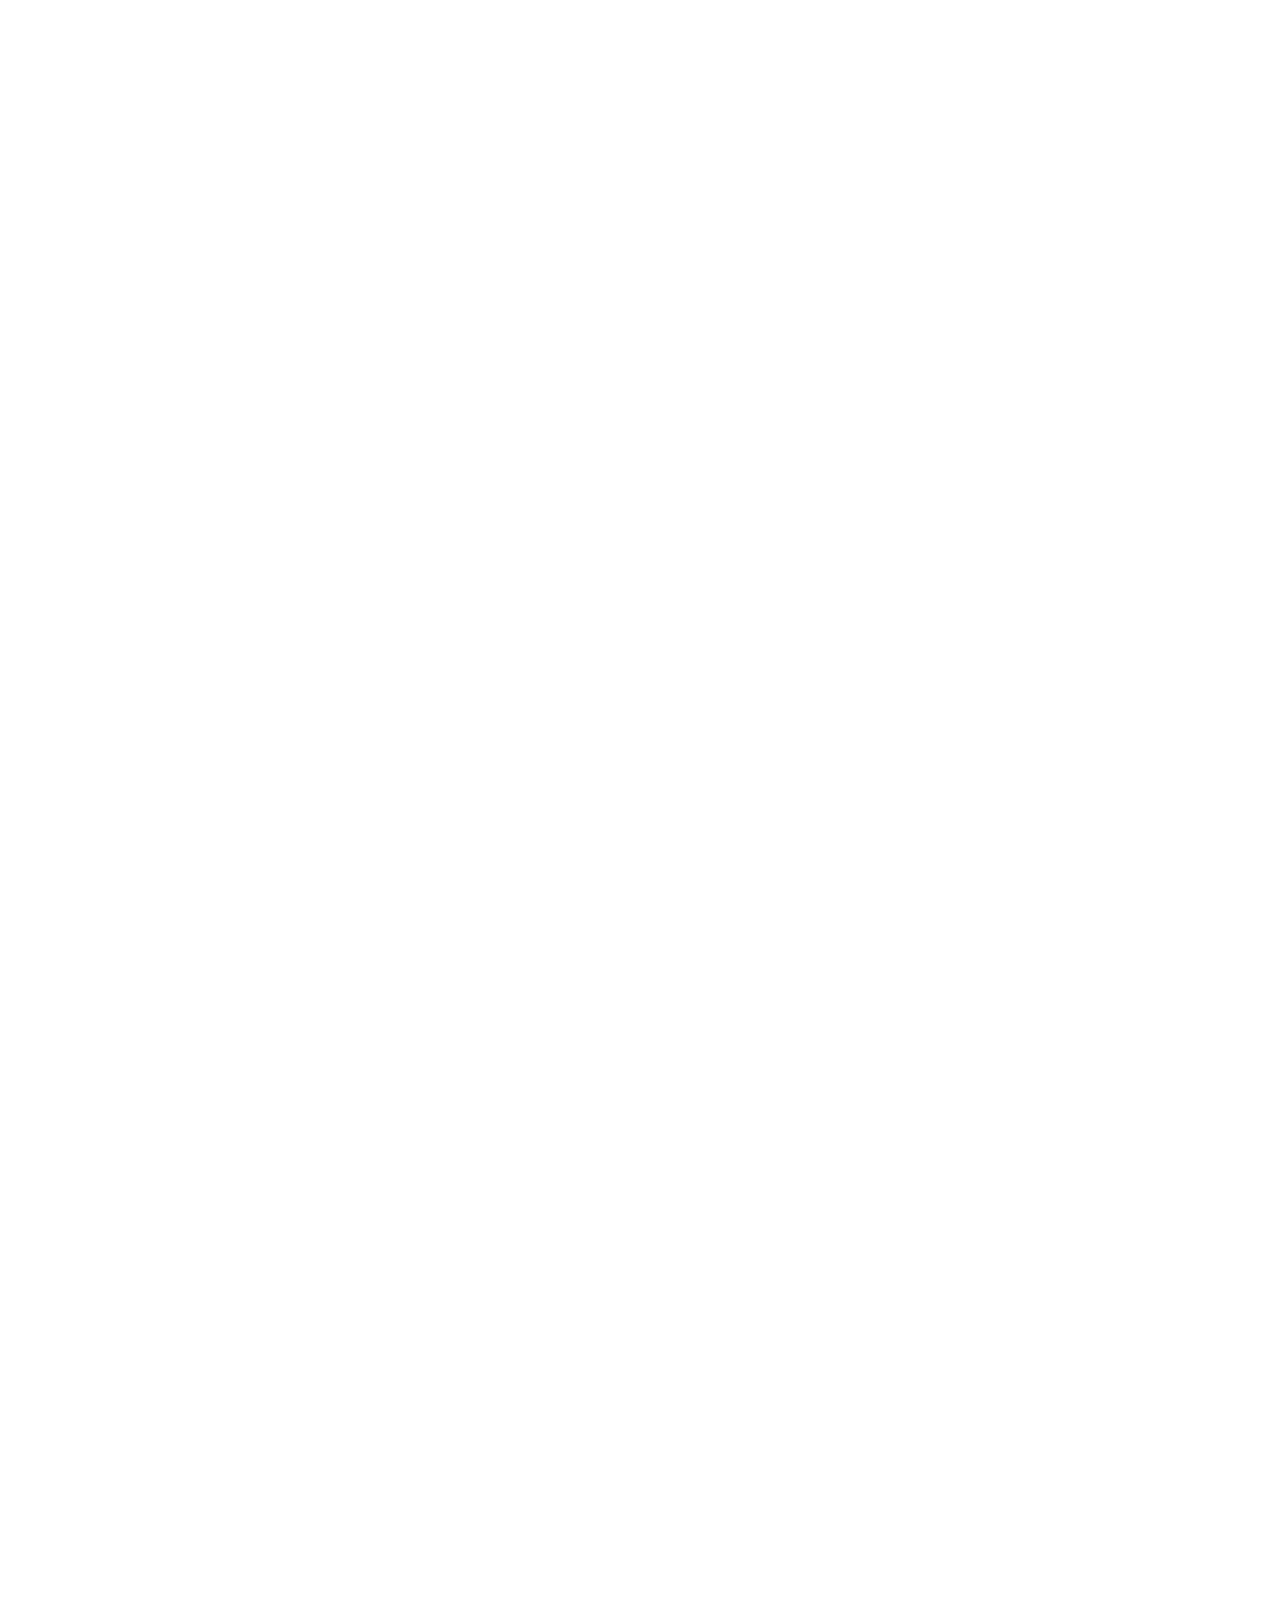
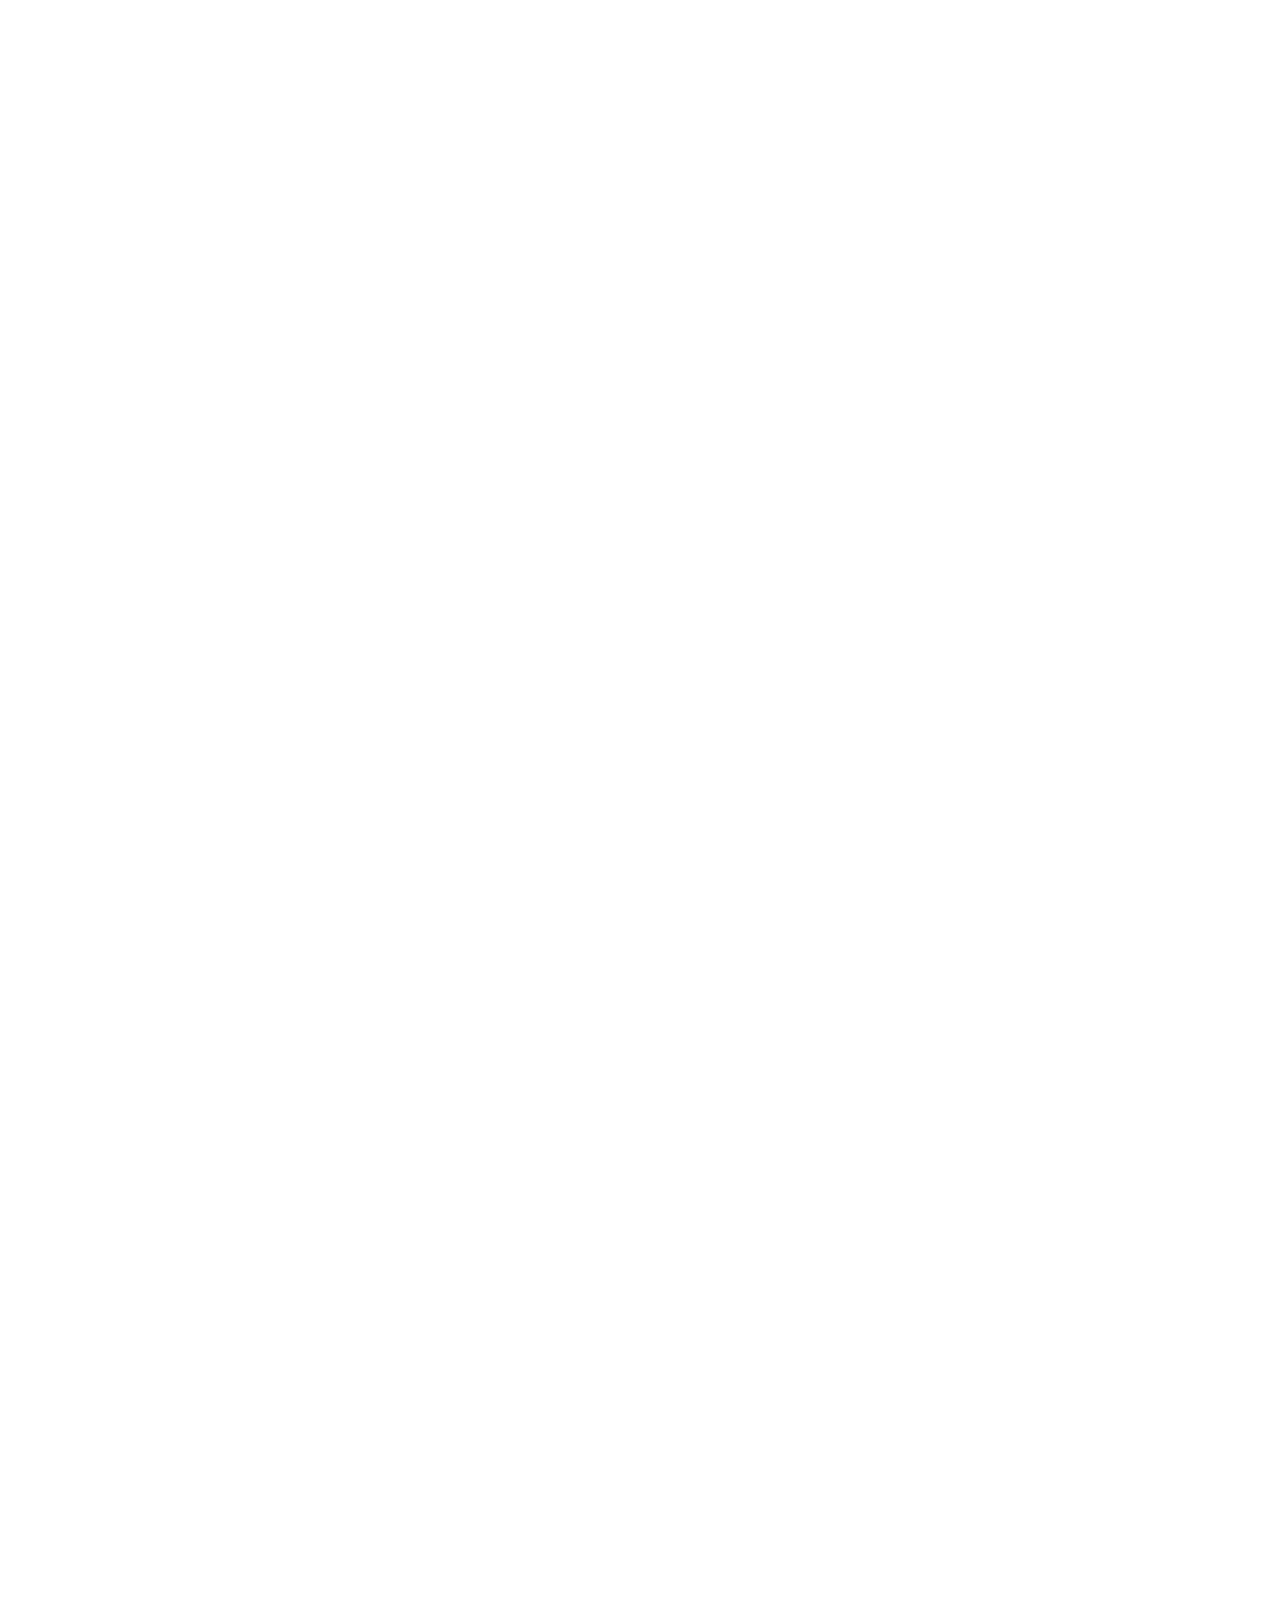
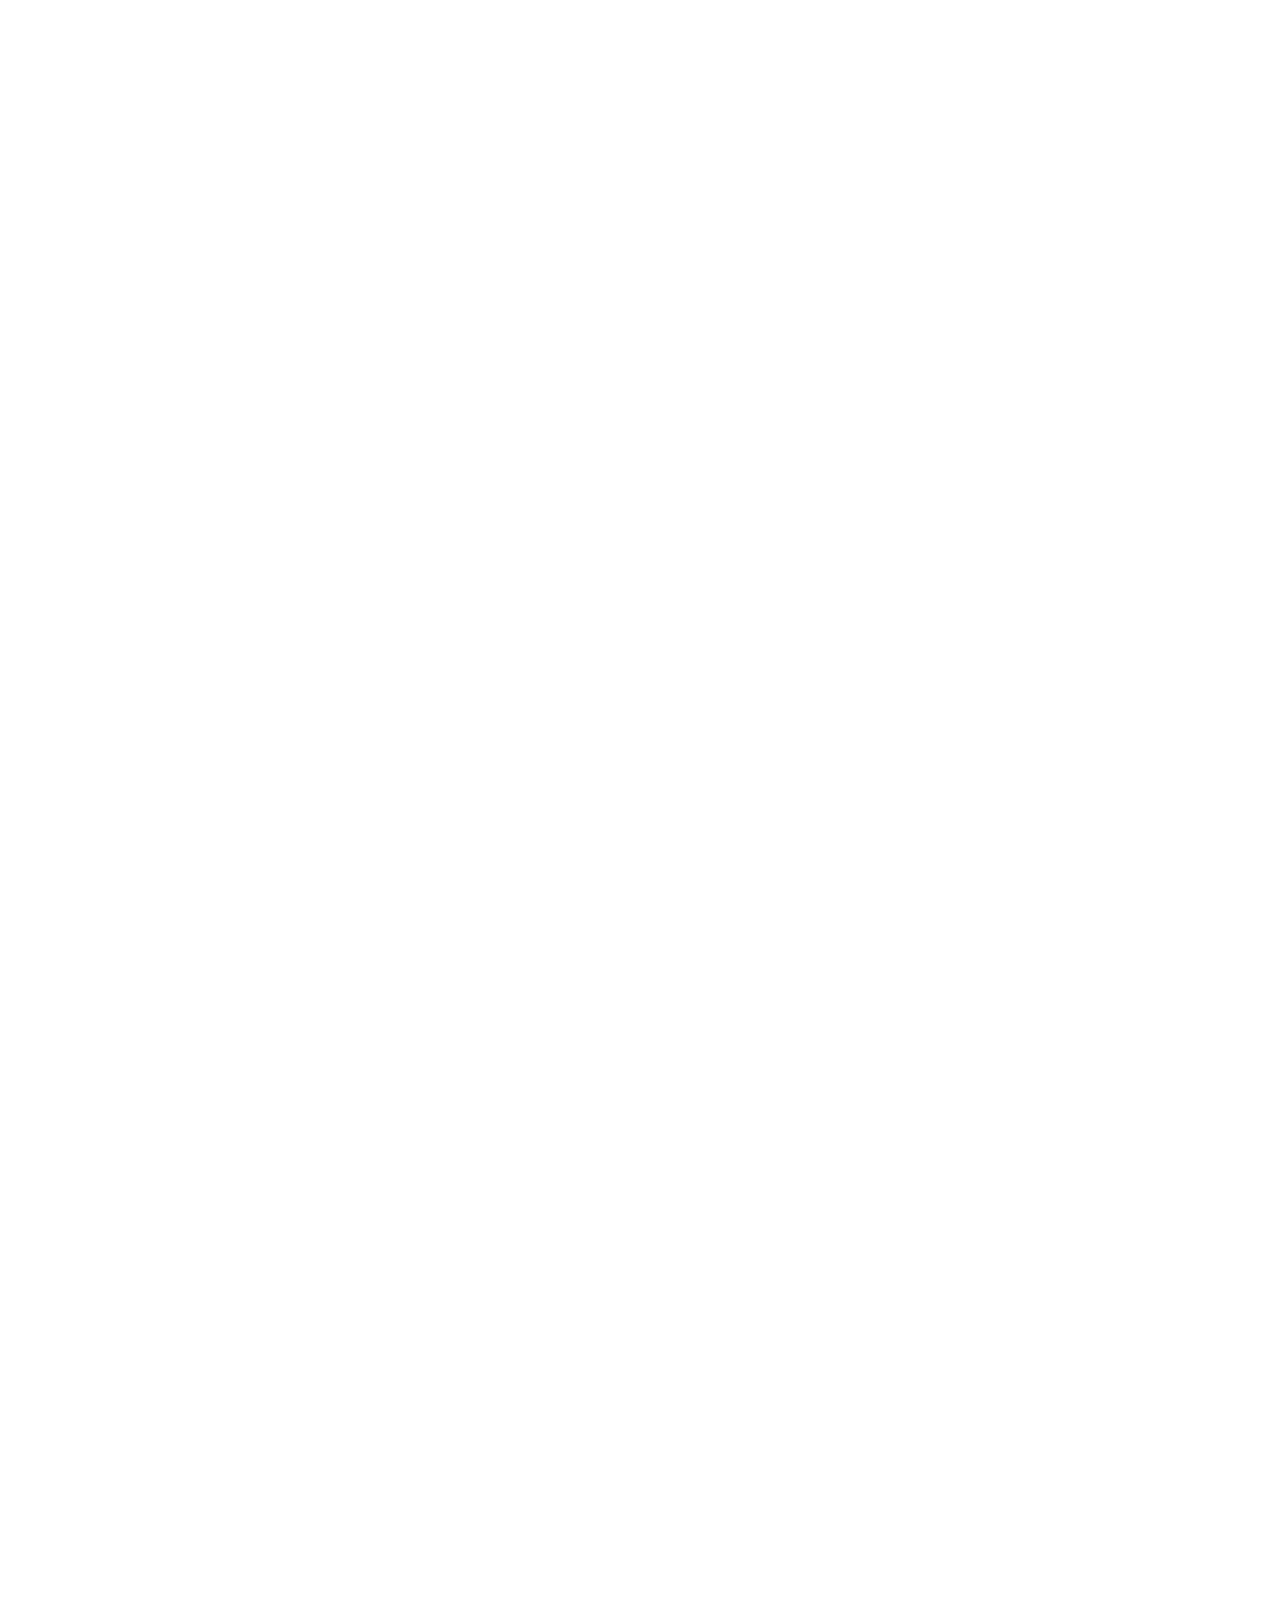
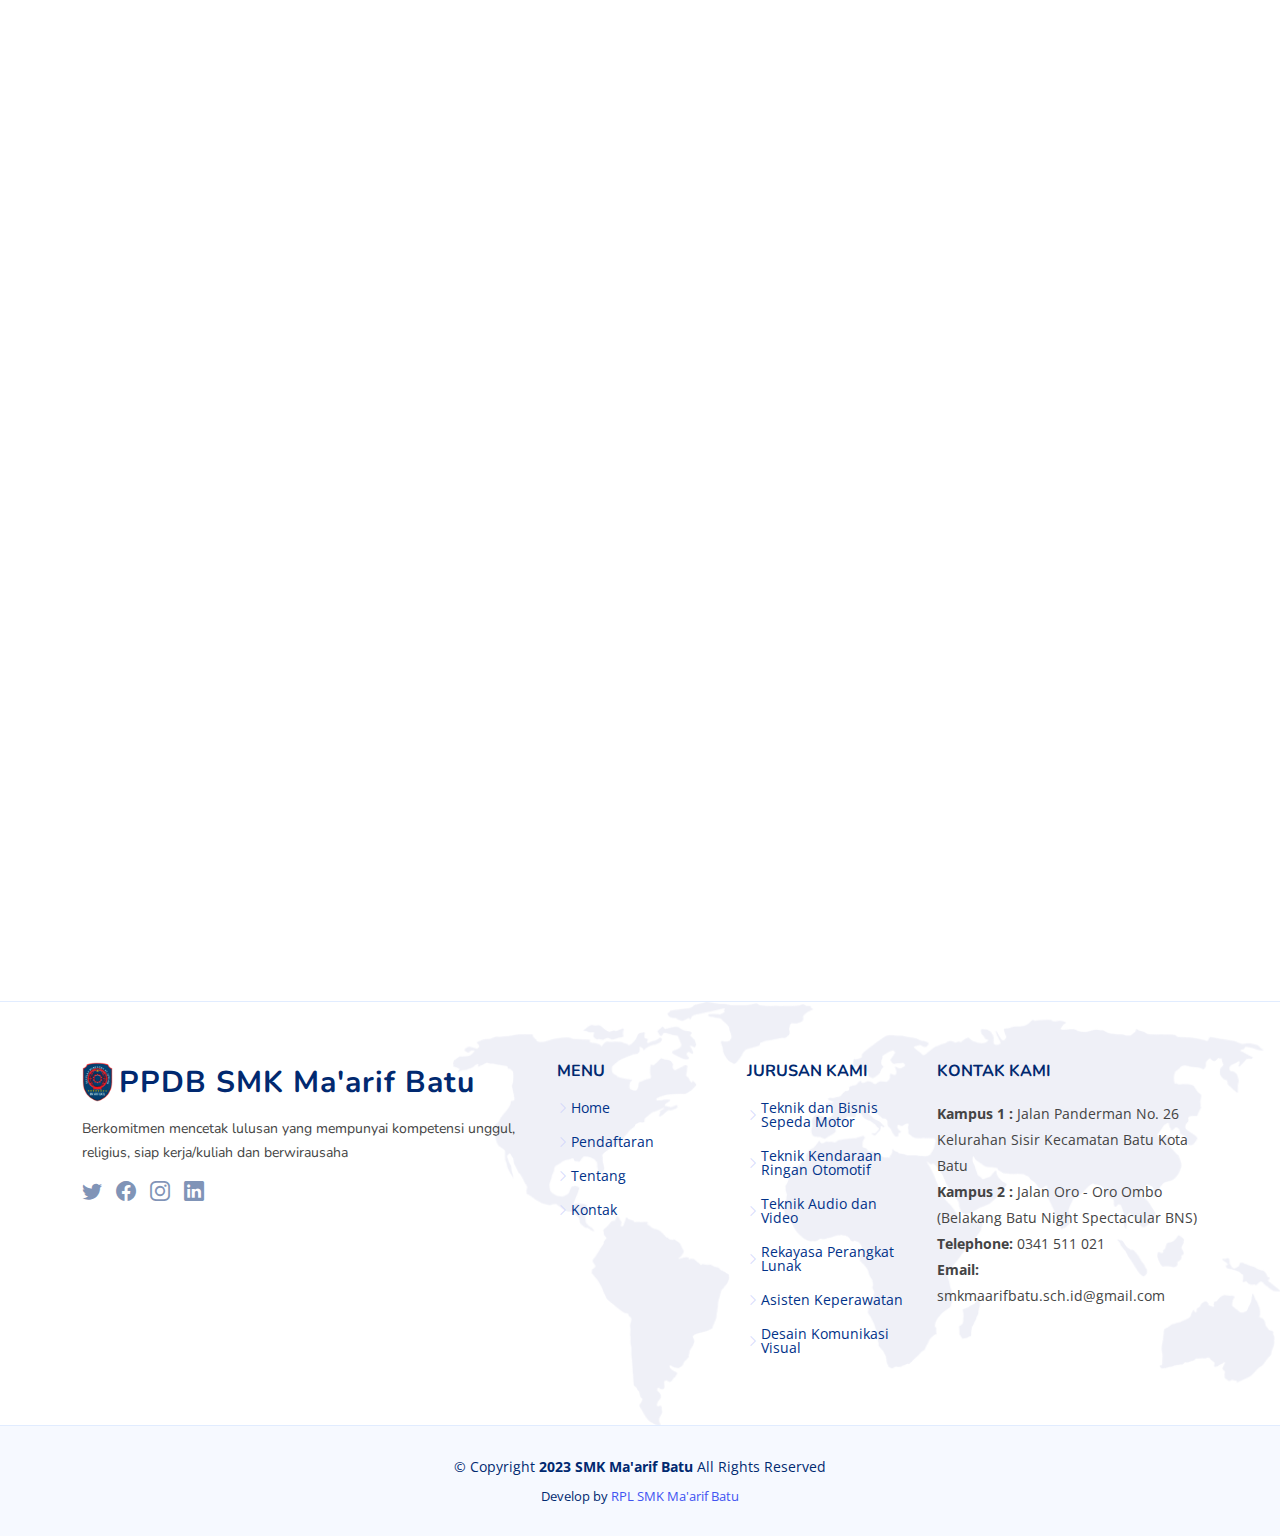
==== commit 8a0a5718: "fin-frontend" ====
--- a/index.html
+++ b/index.html
@@ -594,7 +594,7 @@
                 </h2>
                 <div id="faq-content-1" class="accordion-collapse collapse" data-bs-parent="#faqlist1">
                   <div class="accordion-body">
-                    Untuk calon Peserta Didik Baru SMK Ma'arif Batu Tahun Pelajaran 2022/2023 bisa mendaftar melalui laman ini atau langsung datang ke tempat pendaftaran di kantor Gedung 1 SMK Ma'arif Batu, Jl. Panderman No. 26 Sisir Kota Batu.
+                    Untuk calon Peserta Didik Baru SMK Ma'arif Batu Tahun Pelajaran 2023/2024 bisa mendaftar melalui laman ini atau langsung datang ke tempat pendaftaran di kantor Gedung 1 SMK Ma'arif Batu, Jl. Panderman No. 26 Sisir Kota Batu.
                   </div>
                 </div>
               </div>
@@ -818,7 +818,7 @@
 
     <div class="container">
       <div class="copyright">
-        &copy; Copyright <strong><span>2020 SMK Ma'arif Batu</span></strong> All Rights Reserved
+        &copy; Copyright <strong><span>2023 SMK Ma'arif Batu</span></strong> All Rights Reserved
       </div>
       <div class="credits">
         Develop by <a href="https://smkmaarifbatu.sch.id/">RPL SMK Ma'arif Batu</a>
